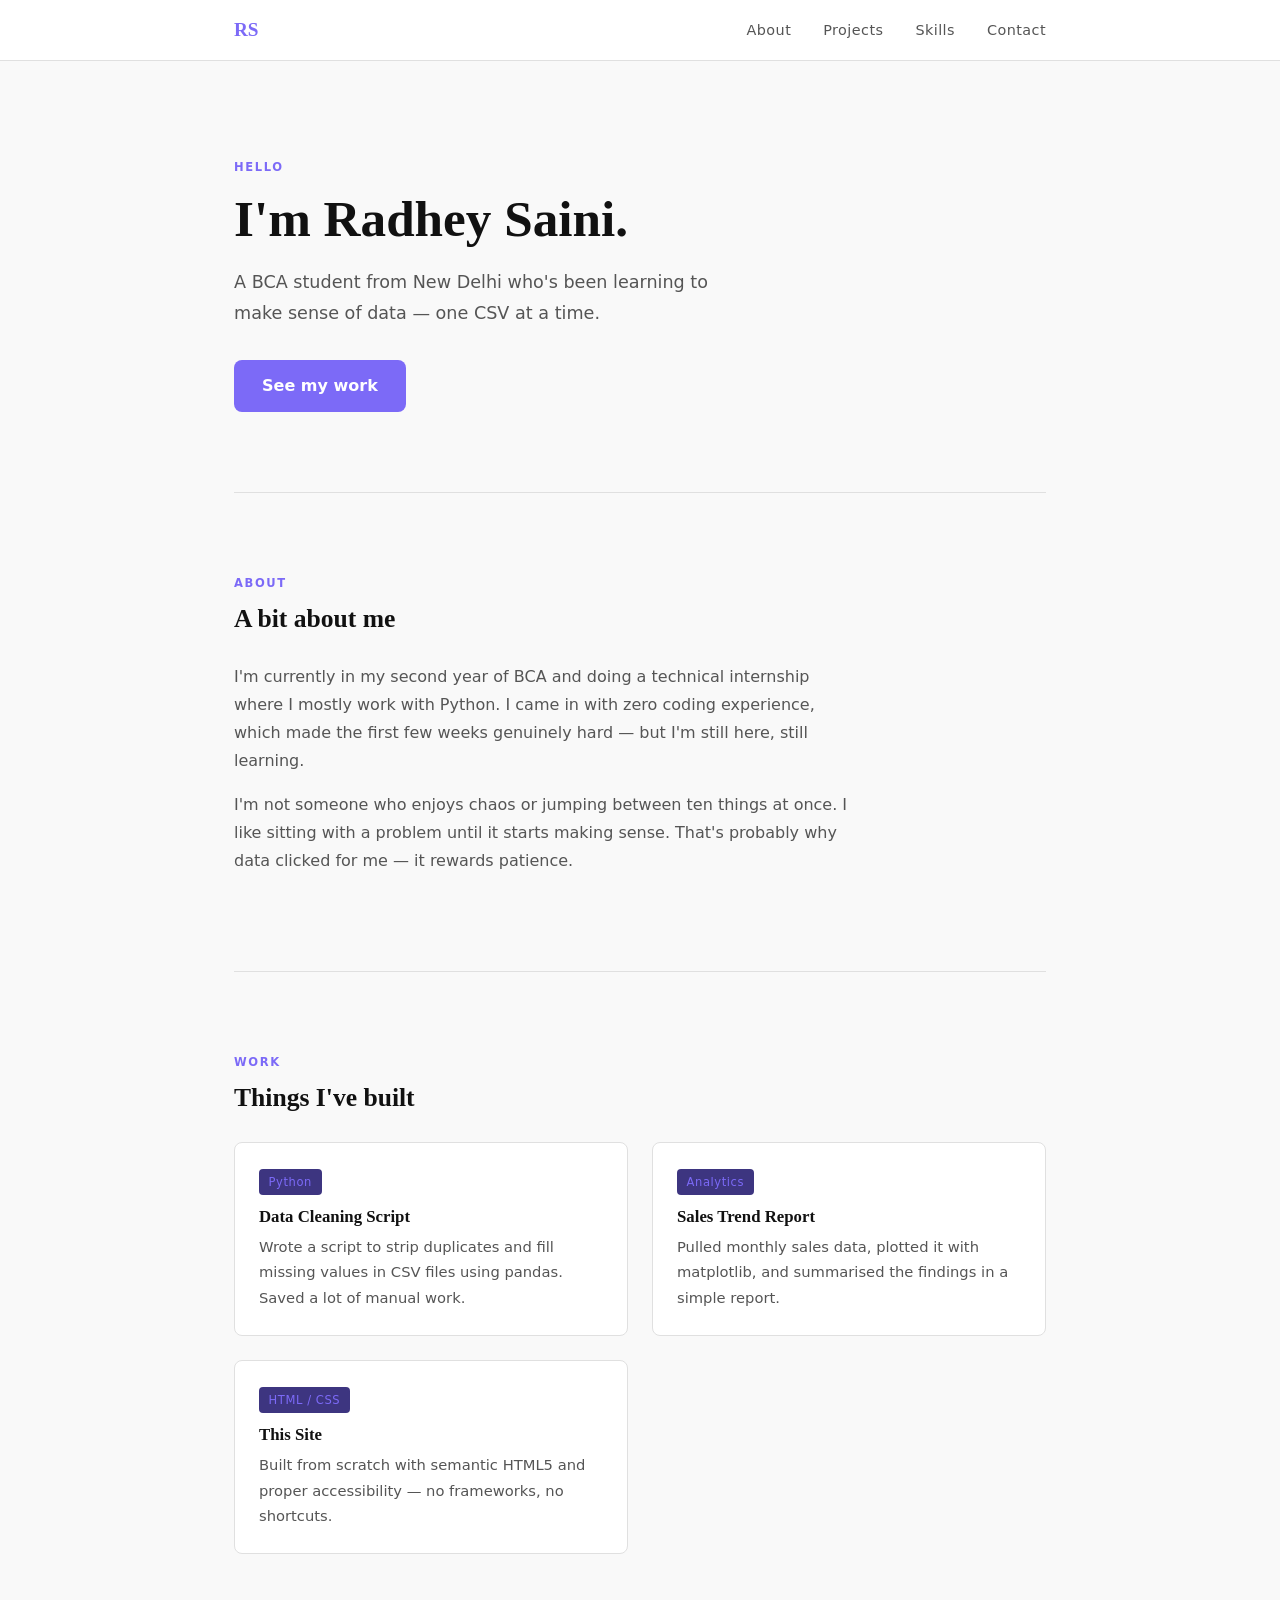
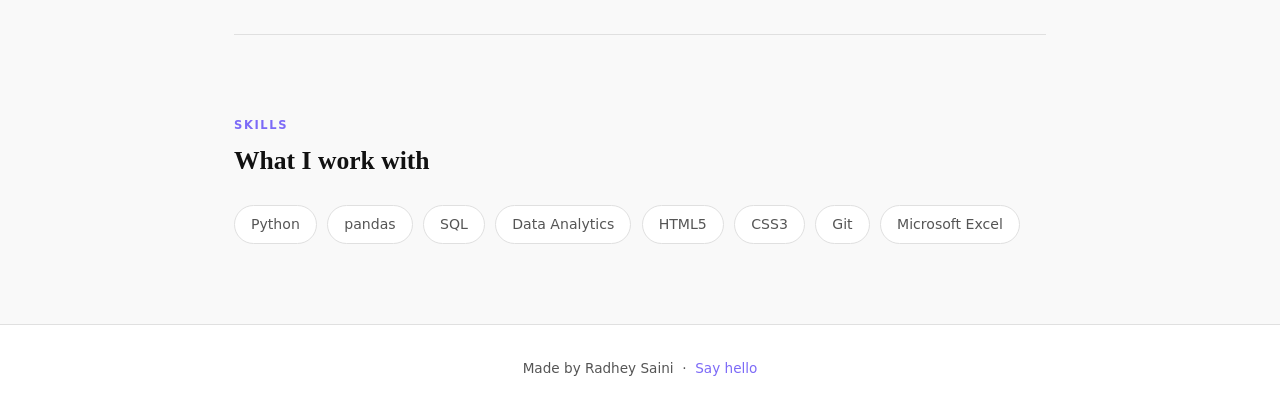
==== index.html @ 5c586a08 "Add files via upload" ====
<!DOCTYPE html>
<html lang="en">
<head>
  <meta charset="UTF-8" />
  <meta name="viewport" content="width=device-width, initial-scale=1.0" />
  <meta name="description" content="Radhey Saini — BCA student and data analytics intern in New Delhi. I like figuring out what data is actually saying." />
  <meta name="keywords" content="Radhey Saini, portfolio, data analytics, BCA, New Delhi, Python" />
  <meta name="author" content="Radhey Saini" />
  <meta name="robots" content="index, follow" />

  <meta property="og:title" content="Radhey Saini | Portfolio" />
  <meta property="og:description" content="BCA student and data analytics intern based in New Delhi." />
  <meta property="og:type" content="website" />

  <meta name="twitter:card" content="summary" />
  <meta name="twitter:title" content="Radhey Saini | Portfolio" />
  <meta name="twitter:description" content="BCA student and data analytics intern based in New Delhi." />

  <title>Radhey Saini | Portfolio</title>

  <style>
    *, *::before, *::after { box-sizing: border-box; margin: 0; padding: 0; }

    :root {
      --bg: #0f0f0f;
      --surface: #161616;
      --border: #2a2a2a;
      --accent: #7c6af7;
      --accent-dim: #3d3580;
      --text: #e8e8e8;
      --muted: #888;
      --font-display: 'Georgia', serif;
      --font-body: system-ui, -apple-system, sans-serif;
      --radius: 8px;
      --max-w: 860px;
    }

    @media (prefers-color-scheme: light) {
      :root {
        --bg: #f9f9f9;
        --surface: #ffffff;
        --border: #e0e0e0;
        --text: #111;
        --muted: #555;
      }
    }

    @media (prefers-reduced-motion: reduce) {
      * { animation: none !important; transition: none !important; }
    }

    html { scroll-behavior: smooth; }

    body {
      background: var(--bg);
      color: var(--text);
      font-family: var(--font-body);
      font-size: 1rem;
      line-height: 1.75;
    }

    .skip-link {
      position: absolute;
      top: -100%;
      left: 1rem;
      background: var(--accent);
      color: #fff;
      padding: 0.5rem 1rem;
      border-radius: var(--radius);
      font-weight: 600;
      z-index: 9999;
      transition: top 0.2s;
    }
    .skip-link:focus { top: 1rem; }

    header {
      background: var(--surface);
      border-bottom: 1px solid var(--border);
      position: sticky;
      top: 0;
      z-index: 100;
    }

    nav {
      max-width: var(--max-w);
      margin: 0 auto;
      padding: 0 1.5rem;
      display: flex;
      align-items: center;
      justify-content: space-between;
      height: 60px;
    }

    .nav-logo {
      font-family: var(--font-display);
      font-size: 1.2rem;
      font-weight: bold;
      color: var(--accent);
      text-decoration: none;
    }
    .nav-logo:focus-visible { outline: 2px solid var(--accent); outline-offset: 4px; border-radius: 4px; }

    .nav-links { list-style: none; display: flex; gap: 2rem; }

    .nav-links a {
      color: var(--muted);
      text-decoration: none;
      font-size: 0.9rem;
      letter-spacing: 0.03em;
      transition: color 0.2s;
    }
    .nav-links a:hover,
    .nav-links a:focus-visible { color: var(--text); }
    .nav-links a:focus-visible { outline: 2px solid var(--accent); outline-offset: 4px; border-radius: 4px; }

    main {
      max-width: var(--max-w);
      margin: 0 auto;
      padding: 0 1.5rem;
    }

    section { padding: 5rem 0; border-bottom: 1px solid var(--border); }
    section:last-of-type { border-bottom: none; }

    h1, h2, h3 { font-family: var(--font-display); line-height: 1.25; }
    h1 { font-size: clamp(2.2rem, 5vw, 3.2rem); }
    h2 { font-size: 1.6rem; margin-bottom: 1.75rem; }
    h3 { font-size: 1.05rem; margin-bottom: 0.35rem; }

    .section-label {
      font-size: 0.72rem;
      letter-spacing: 0.14em;
      text-transform: uppercase;
      color: var(--accent);
      font-weight: 600;
      margin-bottom: 0.6rem;
      display: block;
    }

    #hero { padding-top: 6rem; }

    .hero-sub {
      color: var(--muted);
      font-size: 1.1rem;
      max-width: 500px;
      margin-top: 1rem;
    }

    .hero-cta {
      display: inline-block;
      margin-top: 2rem;
      padding: 0.75rem 1.75rem;
      background: var(--accent);
      color: #fff;
      text-decoration: none;
      border-radius: var(--radius);
      font-weight: 600;
      transition: background 0.2s;
    }
    .hero-cta:hover { background: var(--accent-dim); }
    .hero-cta:focus-visible { outline: 2px solid var(--text); outline-offset: 4px; }

    #about p {
      color: var(--muted);
      max-width: 620px;
      margin-bottom: 1rem;
    }

    .projects-grid {
      display: grid;
      grid-template-columns: repeat(auto-fit, minmax(260px, 1fr));
      gap: 1.5rem;
    }

    article.card {
      background: var(--surface);
      border: 1px solid var(--border);
      border-radius: var(--radius);
      padding: 1.5rem;
      transition: border-color 0.2s;
    }
    article.card:hover { border-color: var(--accent); }

    .card-tag {
      font-size: 0.72rem;
      background: var(--accent-dim);
      color: var(--accent);
      padding: 0.2rem 0.6rem;
      border-radius: 4px;
      display: inline-block;
      margin-bottom: 0.75rem;
      letter-spacing: 0.05em;
    }

    .card p { color: var(--muted); font-size: 0.92rem; }

    .skills-list {
      display: flex;
      flex-wrap: wrap;
      gap: 0.65rem;
      list-style: none;
    }

    .skills-list li {
      background: var(--surface);
      border: 1px solid var(--border);
      padding: 0.4rem 1rem;
      border-radius: 999px;
      font-size: 0.88rem;
      color: var(--muted);
    }

    footer {
      background: var(--surface);
      border-top: 1px solid var(--border);
      text-align: center;
      padding: 2rem 1.5rem;
      color: var(--muted);
      font-size: 0.85rem;
    }

    footer a { color: var(--accent); text-decoration: none; }
    footer a:hover { text-decoration: underline; }
    footer a:focus-visible { outline: 2px solid var(--accent); outline-offset: 4px; border-radius: 4px; }

    @media (max-width: 600px) {
      .nav-links { gap: 1.2rem; }
      section { padding: 3.5rem 0; }
    }
  </style>
</head>

<body>

  <a href="#main-content" class="skip-link">Skip to main content</a>

  <header role="banner">
    <nav aria-label="Primary navigation">
      <a href="index.html" class="nav-logo" aria-label="Radhey Saini — go to homepage">RS</a>
      <ul class="nav-links" role="list">
        <li><a href="#about">About</a></li>
        <li><a href="#projects">Projects</a></li>
        <li><a href="#skills">Skills</a></li>
        <li><a href="contact.html">Contact</a></li>
      </ul>
    </nav>
  </header>

  <main id="main-content">

    <section id="hero" aria-labelledby="hero-heading">
      <span class="section-label" aria-hidden="true">Hello</span>
      <h1 id="hero-heading">I'm Radhey Saini.</h1>
      <p class="hero-sub">A BCA student from New Delhi who's been learning to make sense of data — one CSV at a time.</p>
      <a href="#projects" class="hero-cta" aria-label="Jump to my projects">See my work</a>
    </section>

    <section id="about" aria-labelledby="about-heading">
      <span class="section-label" aria-hidden="true">About</span>
      <h2 id="about-heading">A bit about me</h2>
      <p>I'm currently in my second year of BCA and doing a technical internship where I mostly work with Python. I came in with zero coding experience, which made the first few weeks genuinely hard — but I'm still here, still learning.</p>
      <p>I'm not someone who enjoys chaos or jumping between ten things at once. I like sitting with a problem until it starts making sense. That's probably why data clicked for me — it rewards patience.</p>
    </section>

    <section id="projects" aria-labelledby="projects-heading">
      <span class="section-label" aria-hidden="true">Work</span>
      <h2 id="projects-heading">Things I've built</h2>
      <div class="projects-grid">

        <article class="card" aria-labelledby="proj1-title">
          <span class="card-tag">Python</span>
          <h3 id="proj1-title">Data Cleaning Script</h3>
          <p>Wrote a script to strip duplicates and fill missing values in CSV files using pandas. Saved a lot of manual work.</p>
        </article>

        <article class="card" aria-labelledby="proj2-title">
          <span class="card-tag">Analytics</span>
          <h3 id="proj2-title">Sales Trend Report</h3>
          <p>Pulled monthly sales data, plotted it with matplotlib, and summarised the findings in a simple report.</p>
        </article>

        <article class="card" aria-labelledby="proj3-title">
          <span class="card-tag">HTML / CSS</span>
          <h3 id="proj3-title">This Site</h3>
          <p>Built from scratch with semantic HTML5 and proper accessibility — no frameworks, no shortcuts.</p>
        </article>

      </div>
    </section>

    <section id="skills" aria-labelledby="skills-heading">
      <span class="section-label" aria-hidden="true">Skills</span>
      <h2 id="skills-heading">What I work with</h2>
      <ul class="skills-list" aria-label="Technical skills">
        <li>Python</li>
        <li>pandas</li>
        <li>SQL</li>
        <li>Data Analytics</li>
        <li>HTML5</li>
        <li>CSS3</li>
        <li>Git</li>
        <li>Microsoft Excel</li>
      </ul>
    </section>

  </main>

  <footer role="contentinfo">
    <p>Made by Radhey Saini &nbsp;·&nbsp; <a href="contact.html">Say hello</a></p>
  </footer>

</body>
</html>
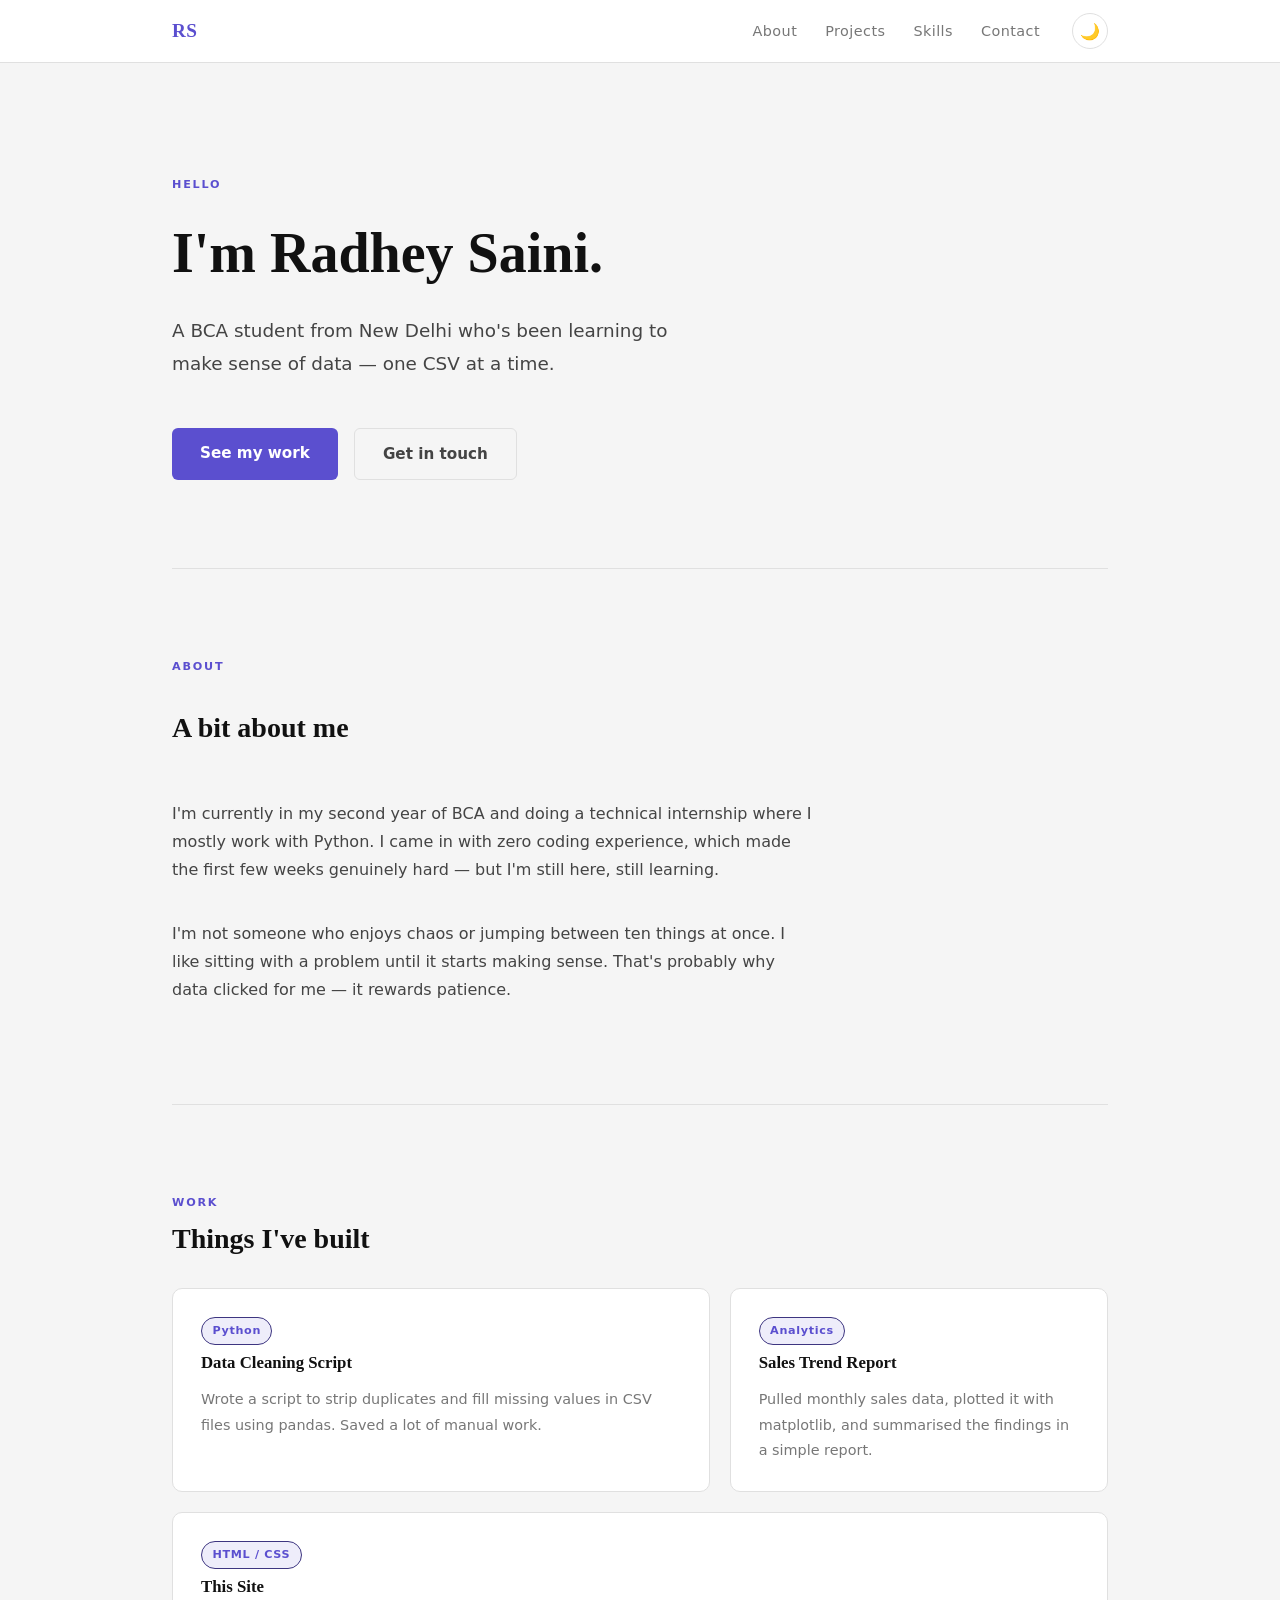
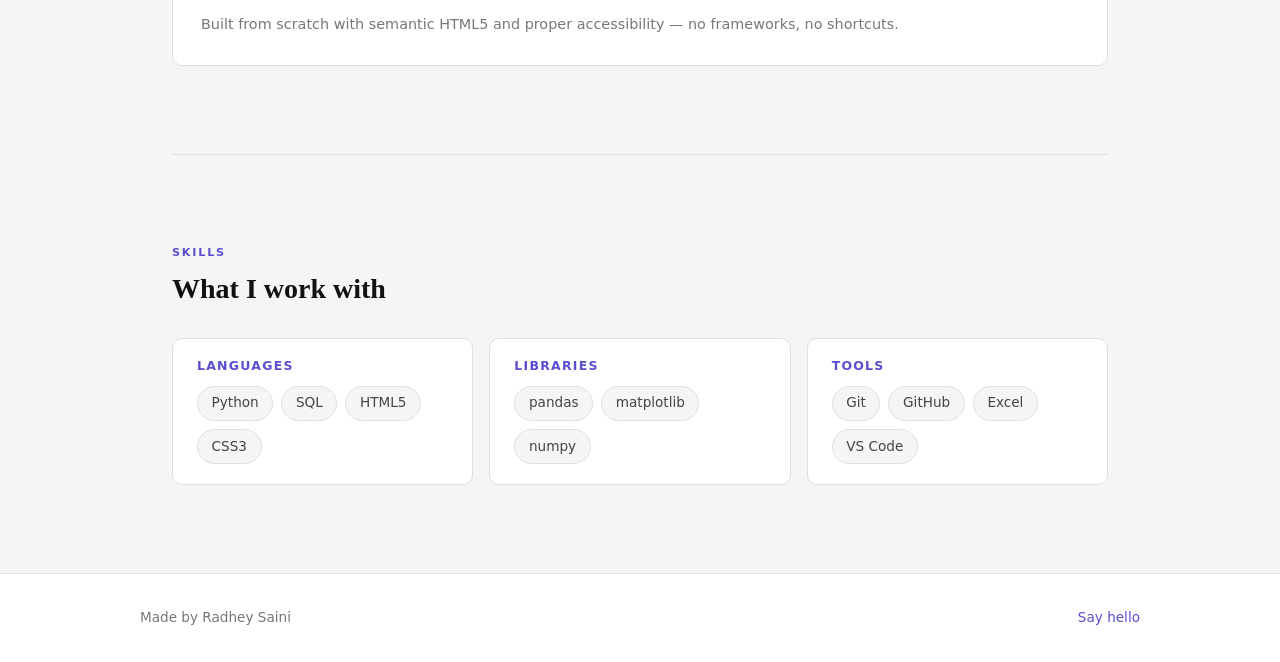
==== commit a9f749ef: "index.html" ====
--- a/index.html
+++ b/index.html
@@ -1,5 +1,6 @@
+
 <!DOCTYPE html>
-<html lang="en">
+<html lang="en" data-theme="dark">
 <head>
   <meta charset="UTF-8" />
   <meta name="viewport" content="width=device-width, initial-scale=1.0" />
@@ -19,46 +20,57 @@
   <title>Radhey Saini | Portfolio</title>
 
   <style>
-    *, *::before, *::after { box-sizing: border-box; margin: 0; padding: 0; }
-
+    /* ── CSS Variables: Light/Dark ── */
     :root {
       --bg: #0f0f0f;
-      --surface: #161616;
-      --border: #2a2a2a;
+      --bg-alt: #141414;
+      --surface: #1a1a1a;
+      --border: #272727;
       --accent: #7c6af7;
       --accent-dim: #3d3580;
+      --accent-glow: rgba(124, 106, 247, 0.15);
       --text: #e8e8e8;
-      --muted: #888;
+      --text-secondary: #aaa;
+      --muted: #666;
       --font-display: 'Georgia', serif;
       --font-body: system-ui, -apple-system, sans-serif;
-      --radius: 8px;
-      --max-w: 860px;
-    }
-
-    @media (prefers-color-scheme: light) {
-      :root {
-        --bg: #f9f9f9;
-        --surface: #ffffff;
-        --border: #e0e0e0;
-        --text: #111;
-        --muted: #555;
-      }
+      --radius: 10px;
+      --radius-sm: 6px;
+      --max-w: 1000px;
+      --nav-h: 62px;
+      --transition: 0.2s ease;
+    }
+
+    [data-theme="light"] {
+      --bg: #f5f5f5;
+      --bg-alt: #ececec;
+      --surface: #ffffff;
+      --border: #e0e0e0;
+      --accent: #5b4fcf;
+      --accent-dim: #3d3580;
+      --accent-glow: rgba(91, 79, 207, 0.1);
+      --text: #111;
+      --text-secondary: #444;
+      --muted: #777;
     }
 
     @media (prefers-reduced-motion: reduce) {
-      * { animation: none !important; transition: none !important; }
-    }
-
-    html { scroll-behavior: smooth; }
+      *, *::before, *::after { transition: none !important; animation: none !important; }
+    }
+
+    *, *::before, *::after { box-sizing: border-box; margin: 0; padding: 0; }
+
+    html { scroll-behavior: smooth; font-size: 16px; }
 
     body {
-      background: var(--bg);
+      background-color: var(--bg);
       color: var(--text);
       font-family: var(--font-body);
-      font-size: 1rem;
       line-height: 1.75;
-    }
-
+      transition: background-color var(--transition), color var(--transition);
+    }
+
+    /* ── Skip Link ── */
     .skip-link {
       position: absolute;
       top: -100%;
@@ -66,29 +78,31 @@
       background: var(--accent);
       color: #fff;
       padding: 0.5rem 1rem;
-      border-radius: var(--radius);
+      border-radius: var(--radius-sm);
       font-weight: 600;
       z-index: 9999;
-      transition: top 0.2s;
+      transition: top var(--transition);
     }
     .skip-link:focus { top: 1rem; }
 
+    /* ── Header ── */
     header {
       background: var(--surface);
       border-bottom: 1px solid var(--border);
       position: sticky;
       top: 0;
       z-index: 100;
+      transition: background var(--transition), border-color var(--transition);
     }
 
     nav {
       max-width: var(--max-w);
       margin: 0 auto;
-      padding: 0 1.5rem;
+      padding: 0 2rem;
+      height: var(--nav-h);
       display: flex;
       align-items: center;
       justify-content: space-between;
-      height: 60px;
     }
 
     .nav-logo {
@@ -97,135 +111,281 @@
       font-weight: bold;
       color: var(--accent);
       text-decoration: none;
+      letter-spacing: 0.02em;
     }
     .nav-logo:focus-visible { outline: 2px solid var(--accent); outline-offset: 4px; border-radius: 4px; }
 
-    .nav-links { list-style: none; display: flex; gap: 2rem; }
+    .nav-right {
+      display: flex;
+      align-items: center;
+      gap: 2rem;
+    }
+
+    .nav-links {
+      list-style: none;
+      display: flex;
+      gap: 1.75rem;
+    }
 
     .nav-links a {
       color: var(--muted);
       text-decoration: none;
       font-size: 0.9rem;
       letter-spacing: 0.03em;
-      transition: color 0.2s;
+      transition: color var(--transition);
     }
     .nav-links a:hover,
     .nav-links a:focus-visible { color: var(--text); }
     .nav-links a:focus-visible { outline: 2px solid var(--accent); outline-offset: 4px; border-radius: 4px; }
 
+    /* ── Theme Toggle ── */
+    .theme-toggle {
+      background: var(--surface);
+      border: 1px solid var(--border);
+      color: var(--text-secondary);
+      width: 36px;
+      height: 36px;
+      border-radius: 50%;
+      cursor: pointer;
+      display: flex;
+      align-items: center;
+      justify-content: center;
+      font-size: 1rem;
+      transition: border-color var(--transition), color var(--transition);
+      flex-shrink: 0;
+    }
+    .theme-toggle:hover { border-color: var(--accent); color: var(--accent); }
+    .theme-toggle:focus-visible { outline: 2px solid var(--accent); outline-offset: 4px; }
+
+    /* ── Main Layout ── */
     main {
       max-width: var(--max-w);
       margin: 0 auto;
-      padding: 0 1.5rem;
-    }
-
-    section { padding: 5rem 0; border-bottom: 1px solid var(--border); }
+      padding: 0 2rem;
+    }
+
+    section {
+      padding: 5.5rem 0;
+      border-bottom: 1px solid var(--border);
+    }
     section:last-of-type { border-bottom: none; }
 
-    h1, h2, h3 { font-family: var(--font-display); line-height: 1.25; }
-    h1 { font-size: clamp(2.2rem, 5vw, 3.2rem); }
-    h2 { font-size: 1.6rem; margin-bottom: 1.75rem; }
-    h3 { font-size: 1.05rem; margin-bottom: 0.35rem; }
+    h1, h2, h3 { font-family: var(--font-display); line-height: 1.2; }
+    h1 { font-size: clamp(2.4rem, 5vw, 3.5rem); }
+    h2 { font-size: clamp(1.4rem, 3vw, 1.75rem); margin-bottom: 2rem; }
+    h3 { font-size: 1.05rem; margin-bottom: 0.4rem; }
 
     .section-label {
-      font-size: 0.72rem;
-      letter-spacing: 0.14em;
+      display: block;
+      font-size: 0.7rem;
+      letter-spacing: 0.16em;
       text-transform: uppercase;
       color: var(--accent);
-      font-weight: 600;
+      font-weight: 700;
       margin-bottom: 0.6rem;
-      display: block;
-    }
-
-    #hero { padding-top: 6rem; }
+    }
+
+    /* ── Hero ── */
+    #hero {
+      padding-top: 7rem;
+      display: grid;
+      grid-template-columns: 1fr;
+      gap: 1rem;
+    }
 
     .hero-sub {
-      color: var(--muted);
-      font-size: 1.1rem;
-      max-width: 500px;
-      margin-top: 1rem;
-    }
-
-    .hero-cta {
+      color: var(--text-secondary);
+      font-size: 1.15rem;
+      max-width: 520px;
+      margin-top: 0.75rem;
+    }
+
+    .hero-actions {
+      display: flex;
+      flex-wrap: wrap;
+      gap: 1rem;
+      margin-top: 2rem;
+    }
+
+    .btn-primary {
       display: inline-block;
-      margin-top: 2rem;
       padding: 0.75rem 1.75rem;
       background: var(--accent);
       color: #fff;
       text-decoration: none;
-      border-radius: var(--radius);
+      border-radius: var(--radius-sm);
       font-weight: 600;
-      transition: background 0.2s;
-    }
-    .hero-cta:hover { background: var(--accent-dim); }
-    .hero-cta:focus-visible { outline: 2px solid var(--text); outline-offset: 4px; }
+      font-size: 0.95rem;
+      transition: background var(--transition), transform var(--transition);
+    }
+    .btn-primary:hover { background: var(--accent-dim); transform: translateY(-1px); }
+    .btn-primary:focus-visible { outline: 2px solid var(--text); outline-offset: 4px; }
+
+    .btn-secondary {
+      display: inline-block;
+      padding: 0.75rem 1.75rem;
+      background: transparent;
+      color: var(--text-secondary);
+      text-decoration: none;
+      border-radius: var(--radius-sm);
+      font-weight: 600;
+      font-size: 0.95rem;
+      border: 1px solid var(--border);
+      transition: border-color var(--transition), color var(--transition);
+    }
+    .btn-secondary:hover { border-color: var(--accent); color: var(--accent); }
+    .btn-secondary:focus-visible { outline: 2px solid var(--accent); outline-offset: 4px; }
+
+    /* ── About ── */
+    #about {
+      display: grid;
+      grid-template-columns: 1fr;
+      gap: 1.5rem;
+    }
 
     #about p {
-      color: var(--muted);
-      max-width: 620px;
-      margin-bottom: 1rem;
-    }
-
+      color: var(--text-secondary);
+      max-width: 640px;
+      margin-bottom: 0.75rem;
+    }
+
+    /* ── Projects: CSS Grid ── */
     .projects-grid {
       display: grid;
-      grid-template-columns: repeat(auto-fit, minmax(260px, 1fr));
-      gap: 1.5rem;
+      grid-template-columns: repeat(12, 1fr);
+      gap: 1.25rem;
     }
 
     article.card {
       background: var(--surface);
       border: 1px solid var(--border);
       border-radius: var(--radius);
-      padding: 1.5rem;
-      transition: border-color 0.2s;
-    }
-    article.card:hover { border-color: var(--accent); }
+      padding: 1.75rem;
+      transition: border-color var(--transition), box-shadow var(--transition), transform var(--transition);
+      display: flex;
+      flex-direction: column;
+      gap: 0.5rem;
+    }
+    article.card:hover {
+      border-color: var(--accent);
+      box-shadow: 0 0 0 1px var(--accent-glow), 0 8px 24px rgba(0,0,0,0.2);
+      transform: translateY(-2px);
+    }
+
+    /* Card 1: wide */
+    .card:nth-child(1) { grid-column: span 7; }
+    /* Card 2: narrow */
+    .card:nth-child(2) { grid-column: span 5; }
+    /* Card 3: full */
+    .card:nth-child(3) { grid-column: span 12; }
 
     .card-tag {
-      font-size: 0.72rem;
-      background: var(--accent-dim);
+      font-size: 0.7rem;
+      background: var(--accent-glow);
       color: var(--accent);
-      padding: 0.2rem 0.6rem;
-      border-radius: 4px;
+      border: 1px solid var(--accent-dim);
+      padding: 0.2rem 0.65rem;
+      border-radius: 999px;
       display: inline-block;
-      margin-bottom: 0.75rem;
-      letter-spacing: 0.05em;
-    }
-
-    .card p { color: var(--muted); font-size: 0.92rem; }
-
-    .skills-list {
-      display: flex;
-      flex-wrap: wrap;
-      gap: 0.65rem;
-      list-style: none;
-    }
-
-    .skills-list li {
+      letter-spacing: 0.06em;
+      font-weight: 600;
+      width: fit-content;
+    }
+
+    .card p { color: var(--muted); font-size: 0.9rem; flex: 1; }
+
+    /* ── Skills ── */
+    .skills-wrapper {
+      display: grid;
+      grid-template-columns: repeat(auto-fit, minmax(200px, 1fr));
+      gap: 1rem;
+    }
+
+    .skill-group {
       background: var(--surface);
       border: 1px solid var(--border);
-      padding: 0.4rem 1rem;
+      border-radius: var(--radius);
+      padding: 1.25rem 1.5rem;
+    }
+
+    .skill-group h3 {
+      font-size: 0.78rem;
+      text-transform: uppercase;
+      letter-spacing: 0.1em;
+      color: var(--accent);
+      margin-bottom: 0.75rem;
+      font-family: var(--font-body);
+      font-weight: 700;
+    }
+
+    .skills-list {
+      list-style: none;
+      display: flex;
+      flex-wrap: wrap;
+      gap: 0.5rem;
+    }
+
+    .skills-list li {
+      background: var(--bg);
+      border: 1px solid var(--border);
+      padding: 0.3rem 0.85rem;
       border-radius: 999px;
-      font-size: 0.88rem;
-      color: var(--muted);
-    }
-
+      font-size: 0.85rem;
+      color: var(--text-secondary);
+    }
+
+    /* ── Footer ── */
     footer {
       background: var(--surface);
       border-top: 1px solid var(--border);
-      text-align: center;
-      padding: 2rem 1.5rem;
+      padding: 2rem;
+      transition: background var(--transition);
+    }
+
+    .footer-inner {
+      max-width: var(--max-w);
+      margin: 0 auto;
+      display: flex;
+      align-items: center;
+      justify-content: space-between;
+      flex-wrap: wrap;
+      gap: 1rem;
+      font-size: 0.85rem;
       color: var(--muted);
-      font-size: 0.85rem;
     }
 
     footer a { color: var(--accent); text-decoration: none; }
     footer a:hover { text-decoration: underline; }
     footer a:focus-visible { outline: 2px solid var(--accent); outline-offset: 4px; border-radius: 4px; }
 
-    @media (max-width: 600px) {
-      .nav-links { gap: 1.2rem; }
-      section { padding: 3.5rem 0; }
+    /* ── Responsive: Tablet ── */
+    @media (max-width: 768px) {
+      nav { padding: 0 1.25rem; }
+      main { padding: 0 1.25rem; }
+      section { padding: 4rem 0; }
+
+      .card:nth-child(1),
+      .card:nth-child(2),
+      .card:nth-child(3) { grid-column: span 12; }
+
+      .nav-links { gap: 1.1rem; }
+    }
+
+    /* ── Responsive: Mobile ── */
+    @media (max-width: 480px) {
+      nav { padding: 0 1rem; }
+      main { padding: 0 1rem; }
+      section { padding: 3rem 0; }
+      #hero { padding-top: 4rem; }
+
+      .nav-links {
+        display: none;
+      }
+
+      .hero-actions { flex-direction: column; }
+      .btn-primary, .btn-secondary { text-align: center; }
+
+      .footer-inner { flex-direction: column; text-align: center; }
     }
   </style>
 </head>
@@ -237,12 +397,19 @@
   <header role="banner">
     <nav aria-label="Primary navigation">
       <a href="index.html" class="nav-logo" aria-label="Radhey Saini — go to homepage">RS</a>
-      <ul class="nav-links" role="list">
-        <li><a href="#about">About</a></li>
-        <li><a href="#projects">Projects</a></li>
-        <li><a href="#skills">Skills</a></li>
-        <li><a href="contact.html">Contact</a></li>
-      </ul>
+      <div class="nav-right">
+        <ul class="nav-links" role="list">
+          <li><a href="#about">About</a></li>
+          <li><a href="#projects">Projects</a></li>
+          <li><a href="#skills">Skills</a></li>
+          <li><a href="contact.html">Contact</a></li>
+        </ul>
+        <button
+          class="theme-toggle"
+          aria-label="Toggle light and dark mode"
+          id="theme-btn"
+        >🌙</button>
+      </div>
     </nav>
   </header>
 
@@ -252,7 +419,10 @@
       <span class="section-label" aria-hidden="true">Hello</span>
       <h1 id="hero-heading">I'm Radhey Saini.</h1>
       <p class="hero-sub">A BCA student from New Delhi who's been learning to make sense of data — one CSV at a time.</p>
-      <a href="#projects" class="hero-cta" aria-label="Jump to my projects">See my work</a>
+      <div class="hero-actions">
+        <a href="#projects" class="btn-primary" aria-label="Jump to my projects">See my work</a>
+        <a href="contact.html" class="btn-secondary">Get in touch</a>
+      </div>
     </section>
 
     <section id="about" aria-labelledby="about-heading">
@@ -291,23 +461,64 @@
     <section id="skills" aria-labelledby="skills-heading">
       <span class="section-label" aria-hidden="true">Skills</span>
       <h2 id="skills-heading">What I work with</h2>
-      <ul class="skills-list" aria-label="Technical skills">
-        <li>Python</li>
-        <li>pandas</li>
-        <li>SQL</li>
-        <li>Data Analytics</li>
-        <li>HTML5</li>
-        <li>CSS3</li>
-        <li>Git</li>
-        <li>Microsoft Excel</li>
-      </ul>
+      <div class="skills-wrapper">
+        <div class="skill-group">
+          <h3>Languages</h3>
+          <ul class="skills-list" aria-label="Programming languages">
+            <li>Python</li>
+            <li>SQL</li>
+            <li>HTML5</li>
+            <li>CSS3</li>
+          </ul>
+        </div>
+        <div class="skill-group">
+          <h3>Libraries</h3>
+          <ul class="skills-list" aria-label="Libraries and tools">
+            <li>pandas</li>
+            <li>matplotlib</li>
+            <li>numpy</li>
+          </ul>
+        </div>
+        <div class="skill-group">
+          <h3>Tools</h3>
+          <ul class="skills-list" aria-label="Tools and platforms">
+            <li>Git</li>
+            <li>GitHub</li>
+            <li>Excel</li>
+            <li>VS Code</li>
+          </ul>
+        </div>
+      </div>
     </section>
 
   </main>
 
   <footer role="contentinfo">
-    <p>Made by Radhey Saini &nbsp;·&nbsp; <a href="contact.html">Say hello</a></p>
+    <div class="footer-inner">
+      <span>Made by Radhey Saini</span>
+      <a href="contact.html">Say hello</a>
+    </div>
   </footer>
+
+  <script>
+    const btn = document.getElementById('theme-btn');
+    const html = document.documentElement;
+
+    // Respect system preference on first load
+    const stored = localStorage.getItem('theme');
+    const prefersDark = window.matchMedia('(prefers-color-scheme: dark)').matches;
+    const initial = stored || (prefersDark ? 'dark' : 'light');
+    html.setAttribute('data-theme', initial);
+    btn.textContent = initial === 'dark' ? '☀️' : '🌙';
+
+    btn.addEventListener('click', () => {
+      const current = html.getAttribute('data-theme');
+      const next = current === 'dark' ? 'light' : 'dark';
+      html.setAttribute('data-theme', next);
+      btn.textContent = next === 'dark' ? '☀️' : '🌙';
+      localStorage.setItem('theme', next);
+    });
+  </script>
 
 </body>
 </html>
